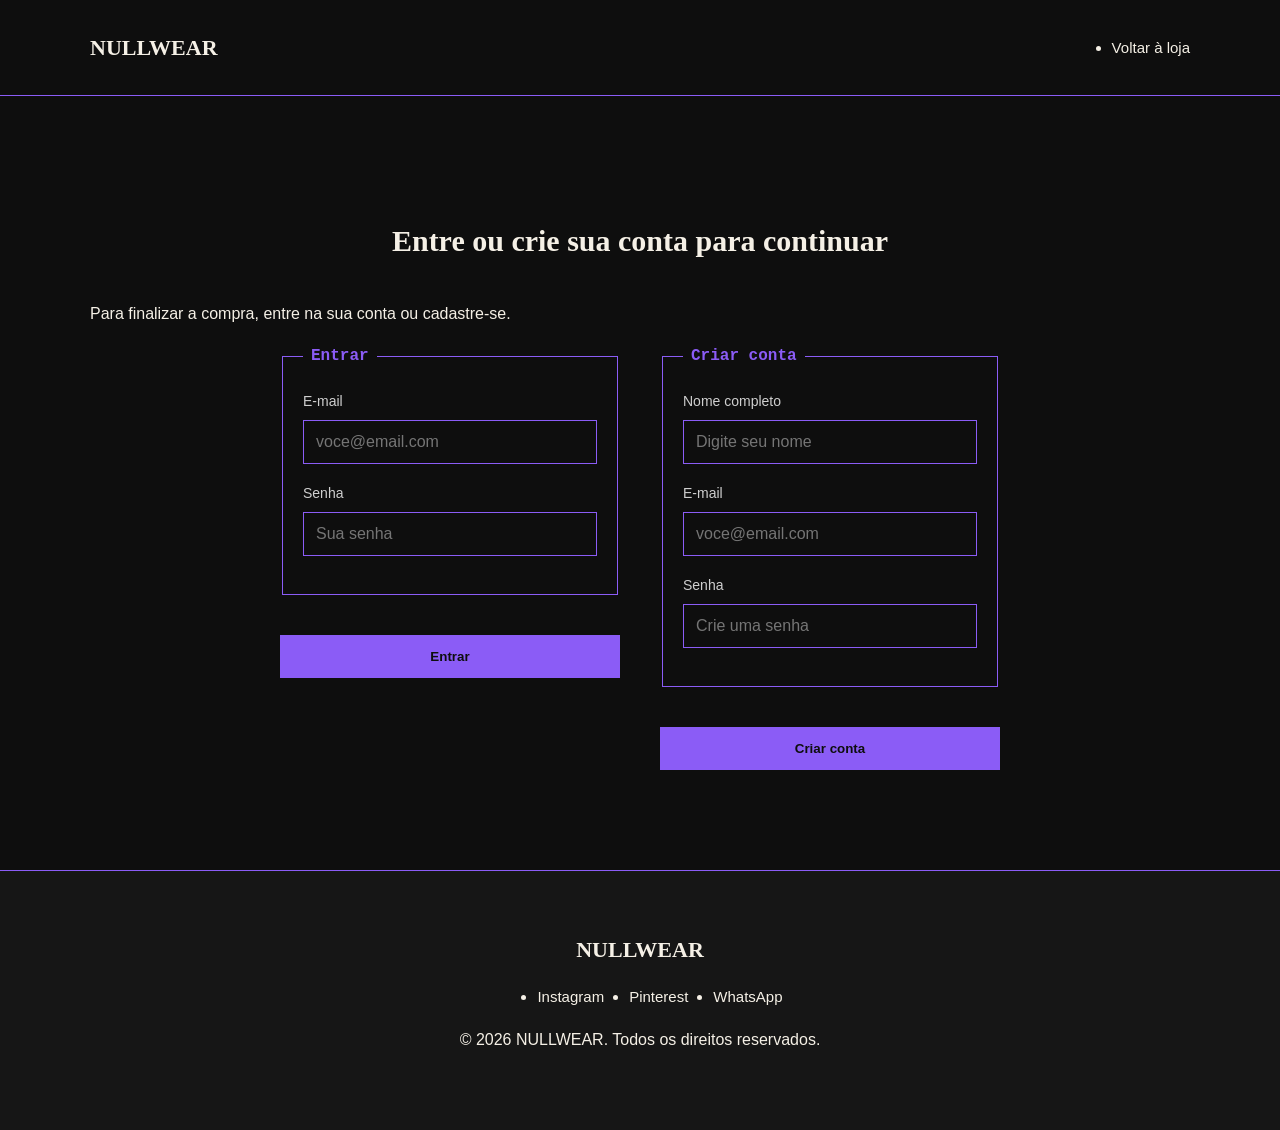
==== conta.html @ 2daad797 "Cria o site NULLWEAR completo" ====
<!DOCTYPE html>
<html lang="pt-BR">
<head>
  <meta charset="UTF-8">
  <meta name="viewport" content="width=device-width, initial-scale=1.0">
  <title>NULLWEAR</title>
  <link rel="stylesheet" href="css/style.css">
</head>
<body>

  <header class="cabecalho">
    <div class="container cabecalho-linha">
      <a href="index.html" class="logo">NULLWEAR</a>

      <nav>
        <ul class="menu">
          <li><a href="index.html">Voltar à loja</a></li>
        </ul>
      </nav>
    </div>
  </header>

  <main>

    <section class="secao">
      <div class="container">
        <h2>Entre ou crie sua conta para continuar</h2>
        <p>Para finalizar a compra, entre na sua conta ou cadastre-se.</p>

        <div class="contas">

          <form class="formulario" action="#" method="post">
            <fieldset>
              <legend>Entrar</legend>

              <div class="campo">
                <label for="login-email">E-mail</label>
                <input type="email" id="login-email" name="login-email" placeholder="voce@email.com" required>
              </div>

              <div class="campo">
                <label for="login-senha">Senha</label>
                <input type="password" id="login-senha" name="login-senha" placeholder="Sua senha" required>
              </div>
            </fieldset>

            <button type="submit" class="botao">Entrar</button>
          </form>

          <form class="formulario" action="#" method="post">
            <fieldset>
              <legend>Criar conta</legend>

              <div class="campo">
                <label for="cad-nome">Nome completo</label>
                <input type="text" id="cad-nome" name="cad-nome" placeholder="Digite seu nome" required>
              </div>

              <div class="campo">
                <label for="cad-email">E-mail</label>
                <input type="email" id="cad-email" name="cad-email" placeholder="voce@email.com" required>
              </div>

              <div class="campo">
                <label for="cad-senha">Senha</label>
                <input type="password" id="cad-senha" name="cad-senha" placeholder="Crie uma senha" required>
              </div>
            </fieldset>

            <button type="submit" class="botao">Criar conta</button>
          </form>

        </div>
      </div>
    </section>

  </main>

  <footer class="rodape">
    <div class="container">
      <p class="logo">NULLWEAR</p>
      <nav>
        <ul class="menu">
          <li><a href="#" target="_blank" rel="noopener">Instagram</a></li>
          <li><a href="#" target="_blank" rel="noopener">Pinterest</a></li>
          <li><a href="#" target="_blank" rel="noopener">WhatsApp</a></li>
        </ul>
      </nav>
      <p>&copy; 2026 NULLWEAR. Todos os direitos reservados.</p>
    </div>
  </footer>

</body>
</html>
---- css/style.css ----
/* NULLWEAR - folha de estilo
   Cores: preto (#0e0e0e) + roxo (#8b5cf6), inspiradas nas estampas
   de código das peças da coleção ES/TADS. */

body {
  background-color: #0e0e0e;
  color: #f5f0e6;
  font-family: Arial, Helvetica, sans-serif;
  font-size: 16px;
  line-height: 1.7;
  margin: 0;
  padding: 0;
}

h1, h2, h3 {
  font-family: Georgia, "Times New Roman", serif;
  line-height: 1.3;
}

a {
  color: #f5f0e6;
}

code {
  font-family: "Courier New", monospace;
  color: #8b5cf6;
}

.container {
  width: 90%;
  max-width: 1100px;
  margin: 0 auto;
  padding: 20px 0;
}

/* Botões */

.botao {
  display: inline-block;
  background-color: #8b5cf6;
  color: #0e0e0e;
  font-weight: bold;
  text-align: center;
  padding: 14px 30px;
  border: none;
  margin-top: 15px;
}

.botao-pequeno {
  padding: 8px 18px;
  font-size: 14px;
  margin-top: 12px;
}

/* Cabeçalho */

.cabecalho {
  background-color: #0e0e0e;
  border-bottom: 1px solid #8b5cf6;
  position: sticky;
  top: 0;
}

.cabecalho-linha {
  display: flex;
  flex-direction: row;
  flex-wrap: wrap;
  justify-content: space-between;
  align-items: center;
  gap: 15px;
  padding: 18px 0;
}

.logo {
  font-family: Georgia, "Times New Roman", serif;
  font-size: 22px;
  font-weight: bold;
  text-decoration: none;
  margin: 0;
}

.menu {
  display: flex;
  flex-direction: row;
  flex-wrap: wrap;
  gap: 25px;
}

.menu li a {
  text-decoration: none;
  font-size: 15px;
}

/* Hero */

.hero {
  background-color: #161616;
  border-bottom: 1px solid #8b5cf6;
  text-align: center;
  padding: 90px 0;
}

.hero .container {
  max-width: 700px;
}

.hero h1 {
  font-size: 42px;
  margin: 15px 0;
}

.hero p {
  color: #cfcfcf;
}

.destaque {
  font-family: "Courier New", monospace;
  color: #8b5cf6;
  font-weight: bold;
  font-size: 14px;
}

/* Seções gerais */

.secao {
  padding: 80px 0;
}

.secao h2 {
  font-size: 30px;
  text-align: center;
  margin-bottom: 40px;
}

.secao-escura {
  background-color: #161616;
}

/* Coleção de produtos */

.lista-produtos {
  display: flex;
  flex-direction: row;
  flex-wrap: wrap;
  justify-content: center;
  gap: 30px;
}

.produto {
  background-color: #1c1a1f;
  border: 1px solid #8b5cf6;
  width: 280px;
  padding: 0 0 25px;
  text-align: center;
}

.foto-produto {
  width: 100%;
  display: block;
  margin-bottom: 20px;
}

.produto h3 {
  font-size: 18px;
  margin: 0 20px 10px;
}

.produto p {
  color: #cfcfcf;
  font-size: 14px;
  margin: 0 20px 10px;
}

.preco {
  font-family: "Courier New", monospace;
  color: #8b5cf6;
  font-weight: bold;
  font-size: 18px;
}

/* Sobre */

.sobre {
  display: flex;
  flex-direction: row;
  flex-wrap: wrap;
  align-items: center;
  gap: 50px;
}

.sobre-texto {
  flex-grow: 2;
}

.sobre-texto p {
  color: #cfcfcf;
}

.sobre-selo {
  flex-grow: 1;
  border: 2px dashed #8b5cf6;
  text-align: center;
  padding: 40px 20px;
}

.sobre-selo p {
  font-family: "Courier New", monospace;
  color: #cfcfcf;
  margin: 0;
}

.sobre-selo strong {
  font-family: Georgia, "Times New Roman", serif;
  display: block;
  font-size: 26px;
  color: #8b5cf6;
  margin-top: 8px;
}

/* Minha conta (entrar / criar conta) */

.contas {
  display: flex;
  flex-direction: row;
  flex-wrap: wrap;
  justify-content: center;
  gap: 40px;
}

.contas .formulario {
  flex-grow: 1;
  max-width: 340px;
  margin: 0;
}

/* Formulário de contato */

.formulario {
  display: flex;
  flex-direction: column;
  gap: 25px;
  max-width: 600px;
  margin: 40px auto 0;
}

.formulario fieldset {
  border: 1px solid #8b5cf6;
  padding: 20px;
}

.formulario legend {
  font-family: "Courier New", monospace;
  color: #8b5cf6;
  font-weight: bold;
  padding: 0 8px;
}

.linha-campos {
  display: flex;
  flex-direction: row;
  flex-wrap: wrap;
  gap: 20px;
}

.linha-campos .campo {
  flex-grow: 1;
}

.campo {
  display: flex;
  flex-direction: column;
  margin-bottom: 18px;
}

.campo label {
  margin-bottom: 6px;
  font-size: 14px;
  color: #cfcfcf;
}

.campo input,
.campo select,
.campo textarea {
  background-color: #0e0e0e;
  color: #f5f0e6;
  border: 1px solid #8b5cf6;
  padding: 12px;
  font-family: Arial, Helvetica, sans-serif;
  font-size: 16px;
}

.campo-checkbox {
  display: flex;
  flex-direction: row;
  align-items: center;
  gap: 10px;
}

.campo-checkbox label {
  font-size: 14px;
  color: #cfcfcf;
}

/* Rodapé */

.rodape {
  background-color: #161616;
  border-top: 1px solid #8b5cf6;
  text-align: center;
  padding: 40px 0;
}

.rodape .menu {
  justify-content: center;
  margin: 15px 0;
}
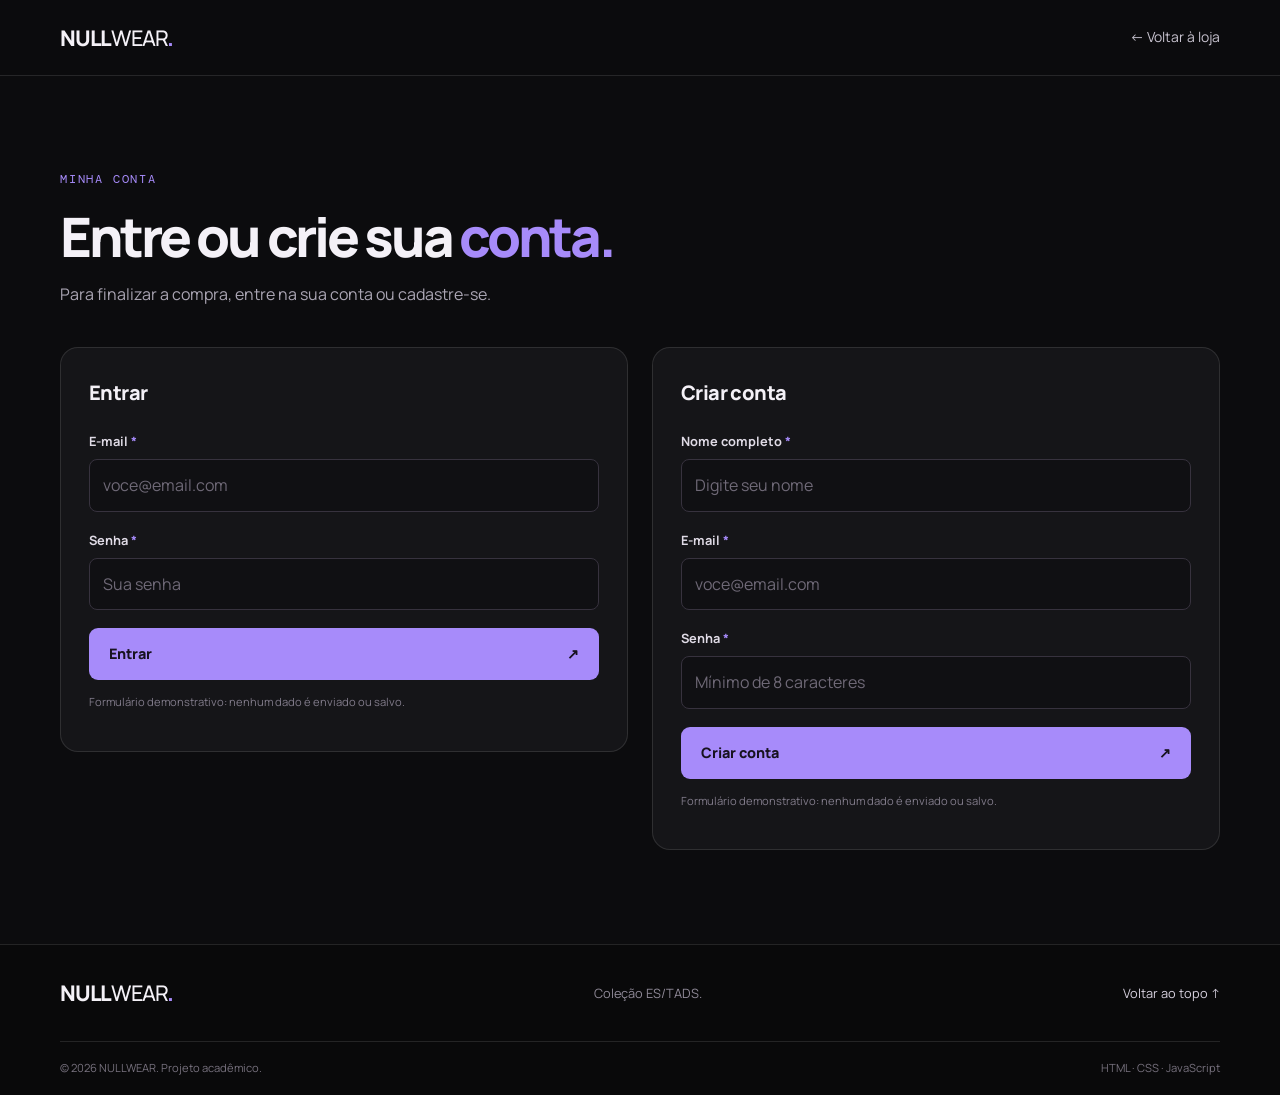
==== commit 7df04991: "Update conta.html" ====
--- a/conta.html
+++ b/conta.html
@@ -3,92 +3,99 @@
 <head>
   <meta charset="UTF-8">
   <meta name="viewport" content="width=device-width, initial-scale=1.0">
-  <title>NULLWEAR</title>
+  <meta name="description" content="Entre ou crie sua conta NULLWEAR.">
+  <title>Entrar | NULLWEAR</title>
   <link rel="stylesheet" href="css/style.css">
+  <script src="js/script.js" defer></script>
 </head>
 <body>
+  <a class="pular-conteudo" href="#conteudo">Pular para o conteúdo</a>
 
   <header class="cabecalho">
     <div class="container cabecalho-linha">
-      <a href="index.html" class="logo">NULLWEAR</a>
-
-      <nav>
-        <ul class="menu">
-          <li><a href="index.html">Voltar à loja</a></li>
-        </ul>
+      <a class="logo" href="index.html" aria-label="NULLWEAR — página inicial">NULL<span>WEAR</span><i>.</i></a>
+      <nav class="nav-principal nav-simples" aria-label="Navegação principal">
+        <a href="index.html">← Voltar à loja</a>
       </nav>
     </div>
   </header>
 
-  <main>
-
+  <main id="conteudo">
     <section class="secao">
       <div class="container">
-        <h2>Entre ou crie sua conta para continuar</h2>
-        <p>Para finalizar a compra, entre na sua conta ou cadastre-se.</p>
+        <div class="cabecalho-conta">
+          <p class="eyebrow">MINHA CONTA</p>
+          <h1 class="titulo-conta">Entre ou crie sua <span>conta.</span></h1>
+          <p class="texto-suave">Para finalizar a compra, entre na sua conta ou cadastre-se.</p>
+        </div>
 
         <div class="contas">
-
-          <form class="formulario" action="#" method="post">
+          <form id="form-login" class="formulario" novalidate>
             <fieldset>
               <legend>Entrar</legend>
 
               <div class="campo">
-                <label for="login-email">E-mail</label>
-                <input type="email" id="login-email" name="login-email" placeholder="voce@email.com" required>
+                <label for="login-email">E-mail <span>*</span></label>
+                <input type="email" id="login-email" name="login-email" placeholder="voce@email.com" autocomplete="email" required>
+                <small class="erro-campo" id="erro-login-email"></small>
               </div>
 
               <div class="campo">
-                <label for="login-senha">Senha</label>
-                <input type="password" id="login-senha" name="login-senha" placeholder="Sua senha" required>
+                <label for="login-senha">Senha <span>*</span></label>
+                <input type="password" id="login-senha" name="login-senha" placeholder="Sua senha" autocomplete="current-password" required>
+                <small class="erro-campo" id="erro-login-senha"></small>
               </div>
             </fieldset>
 
-            <button type="submit" class="botao">Entrar</button>
+            <button type="submit" class="botao botao-principal botao-largo">Entrar <span aria-hidden="true">↗</span></button>
+            <p class="nota-formulario">Formulário demonstrativo: nenhum dado é enviado ou salvo.</p>
+            <div class="status-formulario" role="status" aria-live="polite"></div>
           </form>
 
-          <form class="formulario" action="#" method="post">
+          <form id="form-cadastro" class="formulario" novalidate>
             <fieldset>
               <legend>Criar conta</legend>
 
               <div class="campo">
-                <label for="cad-nome">Nome completo</label>
-                <input type="text" id="cad-nome" name="cad-nome" placeholder="Digite seu nome" required>
+                <label for="cad-nome">Nome completo <span>*</span></label>
+                <input type="text" id="cad-nome" name="cad-nome" placeholder="Digite seu nome" autocomplete="name" required minlength="3">
+                <small class="erro-campo" id="erro-cad-nome"></small>
               </div>
 
               <div class="campo">
-                <label for="cad-email">E-mail</label>
-                <input type="email" id="cad-email" name="cad-email" placeholder="voce@email.com" required>
+                <label for="cad-email">E-mail <span>*</span></label>
+                <input type="email" id="cad-email" name="cad-email" placeholder="voce@email.com" autocomplete="email" required>
+                <small class="erro-campo" id="erro-cad-email"></small>
               </div>
 
               <div class="campo">
-                <label for="cad-senha">Senha</label>
-                <input type="password" id="cad-senha" name="cad-senha" placeholder="Crie uma senha" required>
+                <label for="cad-senha">Senha <span>*</span></label>
+                <input type="password" id="cad-senha" name="cad-senha" placeholder="Mínimo de 8 caracteres" autocomplete="new-password" required minlength="8">
+                <small class="erro-campo" id="erro-cad-senha"></small>
               </div>
             </fieldset>
 
-            <button type="submit" class="botao">Criar conta</button>
+            <button type="submit" class="botao botao-principal botao-largo">Criar conta <span aria-hidden="true">↗</span></button>
+            <p class="nota-formulario">Formulário demonstrativo: nenhum dado é enviado ou salvo.</p>
+            <div class="status-formulario" role="status" aria-live="polite"></div>
           </form>
-
         </div>
       </div>
     </section>
-
   </main>
 
   <footer class="rodape">
-    <div class="container">
-      <p class="logo">NULLWEAR</p>
-      <nav>
-        <ul class="menu">
-          <li><a href="#" target="_blank" rel="noopener">Instagram</a></li>
-          <li><a href="#" target="_blank" rel="noopener">Pinterest</a></li>
-          <li><a href="#" target="_blank" rel="noopener">WhatsApp</a></li>
-        </ul>
-      </nav>
-      <p>&copy; 2026 NULLWEAR. Todos os direitos reservados.</p>
+    <div class="container rodape-topo">
+      <a class="logo" href="index.html">NULL<span>WEAR</span><i>.</i></a>
+      <p>Coleção ES/TADS.</p>
+      <a href="#conteudo" class="voltar-topo">Voltar ao topo ↑</a>
+    </div>
+    <div class="container rodape-base">
+      <span>© 2026 NULLWEAR. Projeto acadêmico.</span>
+      <span>HTML · CSS · JavaScript</span>
     </div>
   </footer>
 
+  <div class="toast" id="toast" role="status" aria-live="polite"></div>
 </body>
 </html>
--- a/css/style.css
+++ b/css/style.css
@@ -1,316 +1,187 @@
-/* NULLWEAR - folha de estilo
-   Cores: preto (#0e0e0e) + roxo (#8b5cf6), inspiradas nas estampas
-   de código das peças da coleção ES/TADS. */
+@import url('https://fonts.googleapis.com/css2?family=DM+Mono:wght@400;500&family=Manrope:wght@400;500;600;700;800&display=swap');
 
-body {
-  background-color: #0e0e0e;
-  color: #f5f0e6;
-  font-family: Arial, Helvetica, sans-serif;
-  font-size: 16px;
-  line-height: 1.7;
-  margin: 0;
-  padding: 0;
+:root{--bg:#0c0c0e;--surface:#151518;--surface-2:#1c1b20;--text:#f4f1f7;--muted:#aaa5b3;--accent:#a78bfa;--accent-strong:#8b5cf6;--border:rgba(255,255,255,.11);--radius:18px;--max:1160px}
+*{box-sizing:border-box}
+html{scroll-behavior:smooth;scroll-padding-top:90px}
+body{margin:0;background:var(--bg);color:var(--text);font-family:'Manrope',Arial,sans-serif;line-height:1.65;-webkit-font-smoothing:antialiased}
+img{display:block;max-width:100%}
+a{color:inherit;text-decoration:none}
+button,input,select,textarea{font:inherit}
+button,a,input,select,textarea{-webkit-tap-highlight-color:transparent}
+button{cursor:pointer}
+:focus-visible{outline:3px solid var(--accent);outline-offset:4px}
+::selection{background:var(--accent-strong);color:#fff}
+.container{width:min(var(--max),calc(100% - 48px));margin-inline:auto}
+.sr-only{position:absolute;width:1px;height:1px;padding:0;margin:-1px;overflow:hidden;clip:rect(0,0,0,0);white-space:nowrap;border:0}
+.pular-conteudo{position:absolute;top:-60px;left:16px;z-index:1000;background:var(--accent);color:#111;padding:10px 16px;border-radius:8px}
+.pular-conteudo:focus{top:12px}
+.cabecalho{height:76px;position:sticky;top:0;z-index:100;background:rgba(12,12,14,.88);backdrop-filter:blur(16px);border-bottom:1px solid var(--border)}
+.cabecalho-linha{height:100%;display:flex;align-items:center;justify-content:space-between;gap:26px}
+.logo{font-weight:800;letter-spacing:-1.2px;font-size:1.35rem;white-space:nowrap}.logo span{font-weight:500}.logo i{color:var(--accent);font-style:normal}
+.nav-principal{display:flex;align-items:center;gap:32px;margin-left:auto}
+.nav-principal a,.sacola-link{font-size:.87rem;color:#c9c4d0;transition:color .2s}
+.nav-principal a:hover,.nav-principal a:focus-visible,.sacola-link:hover{color:var(--accent)}
+.sacola-link{display:flex;align-items:center;gap:9px;color:var(--text)}
+.contador-sacola{display:grid;place-items:center;min-width:24px;height:24px;padding:0 6px;background:var(--accent);color:#17121f;border-radius:50px;font-size:.75rem;font-weight:800}
+.menu-toggle{display:none;background:none;border:0;color:var(--text);padding:8px}
+.hero{position:relative;min-height:590px;display:flex;align-items:center;overflow:hidden;border-bottom:1px solid var(--border);background:radial-gradient(ellipse at 77% 48%,rgba(139,92,246,.18),transparent 36%),linear-gradient(115deg,#0c0c0e 30%,#121017)}
+.hero-grid{position:absolute;inset:0;background-image:linear-gradient(rgba(255,255,255,.035) 1px,transparent 1px),linear-gradient(90deg,rgba(255,255,255,.035) 1px,transparent 1px);background-size:58px 58px;mask-image:linear-gradient(90deg,transparent,#000 65%);pointer-events:none}
+.hero-conteudo{position:relative;z-index:1;padding-block:95px}
+.eyebrow{font-family:'DM Mono',monospace;font-size:.72rem;letter-spacing:1.8px;color:var(--accent);margin:0 0 18px}
+.ponto{display:inline-block;width:7px;height:7px;border-radius:50%;background:var(--accent);margin-right:9px;box-shadow:0 0 14px var(--accent)}
+h1,h2,h3,p{margin-top:0}
+h1{font-size:clamp(3.2rem,7vw,6.3rem);line-height:.99;letter-spacing:-.075em;max-width:760px;margin-bottom:26px;font-weight:800}
+h1 span,h2 span{color:var(--accent)}
+.hero-descricao{max-width:520px;color:#b9b4c0;font-size:1.05rem;line-height:1.8;margin-bottom:32px}
+.hero-acoes{display:flex;align-items:center;gap:26px;flex-wrap:wrap}
+.botao{display:inline-flex;align-items:center;justify-content:center;gap:16px;border:1px solid transparent;border-radius:9px;padding:13px 19px;font-weight:800;font-size:.9rem;transition:transform .2s,background .2s,border-color .2s}
+.botao:hover{transform:translateY(-2px)}
+.botao-principal{background:var(--accent);color:#17121f}
+.botao-principal:hover{background:#c4b5fd}
+.link-secundario{font-size:.9rem;color:#ded9e6;border-bottom:1px solid #6f6878;padding:7px 0}
+.link-secundario:hover{color:var(--accent);border-color:var(--accent)}
+.hero-nota{margin:42px 0 0;color:#817b8a;font-family:'DM Mono',monospace;font-size:.75rem}
+.hero-nota span{color:var(--accent);margin-right:8px}
+.hero-etiqueta{position:absolute;right:max(24px,calc((100vw - var(--max))/2));bottom:50px;color:#6c6576;font: .65rem/1.9 'DM Mono',monospace;letter-spacing:1.5px;text-align:right}
+.secao{padding:94px 0}
+.cabecalho-secao{display:flex;align-items:end;justify-content:space-between;gap:28px;margin-bottom:28px}
+h2{font-size:clamp(2rem,4vw,3.2rem);letter-spacing:-.06em;line-height:1.15;margin-bottom:12px}
+.texto-suave{color:var(--muted);max-width:580px;margin-bottom:0}
+.busca-produtos{display:flex;align-items:center;gap:10px;min-width:240px;background:var(--surface);border:1px solid var(--border);border-radius:10px;padding:0 13px;color:var(--muted)}
+.busca-produtos>span{font-size:1.5rem}
+.busca-produtos input{min-width:0;width:100%;padding:13px 0;border:0;background:transparent;color:var(--text);outline:none}
+.busca-produtos:focus-within{border-color:var(--accent)}
+.filtros{display:flex;gap:9px;flex-wrap:wrap;margin-bottom:14px}
+.filtro{background:transparent;color:#b6b0bf;border:1px solid var(--border);border-radius:999px;padding:8px 14px;font-size:.8rem;transition:all .2s}
+.filtro:hover,.filtro.ativo{background:var(--accent);border-color:var(--accent);color:#191321}
+.resultado-busca{font-size:.76rem;color:#898392;margin:0 0 22px}
+.lista-produtos{display:grid;grid-template-columns:repeat(4,minmax(0,1fr));gap:18px}
+.produto{min-width:0;background:var(--surface);border:1px solid var(--border);border-radius:var(--radius);overflow:hidden;transition:transform .25s,border-color .25s;display:flex;flex-direction:column}
+.produto:hover{transform:translateY(-5px);border-color:rgba(167,139,250,.55)}
+.produto[hidden]{display:none}
+.produto-imagem{position:relative;aspect-ratio:4/4.2;background:#211e27;overflow:hidden}
+.produto-imagem img{width:100%;height:100%;object-fit:cover;transition:transform .45s}
+.produto:hover .produto-imagem img{transform:scale(1.04)}
+.tag-produto{position:absolute;top:12px;left:12px;background:var(--accent);color:#191321;padding:5px 8px;border-radius:4px;font: .61rem 'DM Mono',monospace;letter-spacing:.6px}
+.produto-info{padding:17px;display:flex;flex-direction:column;flex:1}
+.produto-categoria{font: .64rem 'DM Mono',monospace;color:#8d849b;letter-spacing:1px;margin-bottom:8px}
+.produto h3{font-size:1rem;margin-bottom:7px;letter-spacing:-.4px}
+.descricao-produto{font-size:.78rem;color:var(--muted);line-height:1.65;margin-bottom:18px;min-height:52px}
+.produto-rodape{display:flex;align-items:center;justify-content:space-between;gap:10px;margin-top:auto}
+.preco{font:500 1rem 'DM Mono',monospace;color:#f4f1f7}
+.botao-adicionar{width:37px;height:37px;border-radius:10px;border:1px solid #5d4b82;background:transparent;color:var(--accent);font-size:1.4rem;line-height:1;transition:all .2s}
+.botao-adicionar:hover{background:var(--accent);color:#17121f}
+.sem-resultados{padding:45px 20px;text-align:center;border:1px dashed var(--border);border-radius:var(--radius);color:var(--muted)}
+.sem-resultados h3{color:var(--text);margin-bottom:5px}
+.botao-contorno{border-color:var(--border);background:transparent;color:var(--text);margin-top:10px}
+.aviso-sacola{min-height:25px;color:var(--accent);font-size:.84rem;margin-top:14px}
+.secao-sobre{background:#141217;border-block:1px solid var(--border)}
+.sobre-grid{display:grid;grid-template-columns:.9fr 1.1fr;gap:90px;align-items:center}
+.simbolo-null{display:grid;place-items:center;width:110px;height:100px;border:1px solid #5d4b82;border-radius:20px;color:var(--accent);font:3rem 'DM Mono',monospace;margin-bottom:30px;background:rgba(139,92,246,.07)}
+.sobre-marca h2{max-width:390px}
+.sobre-texto{color:#b9b4c0}
+.sobre-texto p{margin-bottom:18px}
+.sobre-texto strong{color:var(--text)}
+.sobre-texto code{color:var(--accent);font-family:'DM Mono',monospace}
+.lista-beneficios{list-style:none;padding:0;margin:28px 0 0}
+.lista-beneficios li{display:flex;gap:16px;align-items:center;padding:13px 0;border-bottom:1px solid var(--border);font-size:.88rem;color:#e4dfea}
+.lista-beneficios li span{font: .72rem 'DM Mono',monospace;color:var(--accent)}
+.contato-grid{display:grid;grid-template-columns:.8fr 1.2fr;gap:90px;align-items:start}
+.contato-grid h2{max-width:420px;margin-bottom:18px}
+.contato-detalhe{margin-top:35px;color:#c4bdcf;font-size:.88rem}
+.contato-detalhe span{color:var(--accent);margin-right:8px}
+.formulario{padding:28px;background:var(--surface);border:1px solid var(--border);border-radius:var(--radius)}
+.campo{display:flex;flex-direction:column;gap:7px;margin-bottom:18px;flex:1;min-width:0}
+.campo label{font-size:.8rem;color:#e0dbe6;font-weight:700}
+.campo label span{color:var(--accent)}
+.campo input,.campo select,.campo textarea{width:100%;border:1px solid #37323e;border-radius:8px;background:#101013;color:var(--text);padding:12px 13px;outline:none;transition:border-color .2s}
+.campo input::placeholder,.campo textarea::placeholder{color:#6f6977}
+.campo select{color:#d5cfdd}
+.campo input:focus,.campo select:focus,.campo textarea:focus{border-color:var(--accent)}
+.campo input.invalido,.campo select.invalido,.campo textarea.invalido{border-color:#fb7185}
+.campo textarea{resize:vertical;min-height:110px}
+.linha-campos{display:flex;gap:14px}
+.erro-campo{font-size:.72rem;color:#fda4af;min-height:0}
+.campo-checkbox{display:flex;gap:10px;align-items:flex-start;color:var(--muted);font-size:.8rem;margin:5px 0 20px;cursor:pointer}
+.campo-checkbox input{accent-color:var(--accent-strong);margin-top:5px;width:16px;height:16px}
+.botao-largo{width:100%;justify-content:space-between}
+.nota-formulario{font-size:.7rem;color:#817b8a;line-height:1.6;margin:13px 0 0}
+.status-formulario{font-size:.82rem;margin-top:12px;color:var(--accent)}
+.rodape{border-top:1px solid var(--border);background:#09090a}
+.rodape-topo{display:flex;align-items:center;justify-content:space-between;gap:20px;padding-block:30px}
+.rodape-topo p{color:#8f8997;font-size:.8rem;margin:0}
+.voltar-topo{font-size:.8rem;color:#d5cfdd}
+.voltar-topo:hover{color:var(--accent)}
+.rodape-base{display:flex;justify-content:space-between;gap:20px;padding-block:17px;border-top:1px solid var(--border);color:#77717e;font-size:.7rem}
+.toast{position:fixed;right:22px;bottom:22px;z-index:200;max-width:min(360px,calc(100% - 44px));padding:13px 17px;background:#e9ddff;color:#1c1428;border-radius:10px;box-shadow:0 12px 35px #0006;font-size:.86rem;font-weight:700;opacity:0;transform:translateY(12px);pointer-events:none;transition:opacity .2s,transform .2s}
+.toast.visivel{opacity:1;transform:translateY(0)}
+@media(max-width:1000px){.lista-produtos{grid-template-columns:repeat(3,minmax(0,1fr))}.sobre-grid,.contato-grid{gap:45px}}
+@media(max-width:760px){.container{width:min(var(--max),calc(100% - 32px))}.cabecalho{height:68px}.menu-toggle{display:flex;flex-direction:column;gap:5px;margin-left:auto}.menu-toggle span{width:22px;height:2px;background:var(--text);display:block}.nav-principal{display:none;position:absolute;top:67px;left:0;right:0;padding:18px 24px 22px;background:#101012;border-bottom:1px solid var(--border);flex-direction:column;align-items:stretch;gap:0}.nav-principal.aberto{display:flex}.nav-principal a{padding:12px 0;border-bottom:1px solid var(--border)}.nav-principal a:last-child{border-bottom:0}.sacola-link{font-size:.8rem}.hero{min-height:540px}.hero-conteudo{padding-block:80px}.hero-etiqueta{bottom:20px;font-size:.56rem}.secao{padding:70px 0}.cabecalho-secao{align-items:stretch;flex-direction:column}.busca-produtos{width:100%}.lista-produtos{grid-template-columns:repeat(2,minmax(0,1fr));gap:12px}.produto-info{padding:13px}.produto h3{font-size:.9rem}.descricao-produto{font-size:.73rem;min-height:64px}.preco{font-size:.86rem}.sobre-grid,.contato-grid{grid-template-columns:1fr;gap:35px}.simbolo-null{width:82px;height:76px;font-size:2.3rem;margin-bottom:22px}.formulario{padding:20px}.rodape-topo{flex-wrap:wrap}.rodape-topo p{order:3;width:100%}}
+@media(max-width:420px){.lista-produtos{grid-template-columns:1fr}.produto-imagem{aspect-ratio:1.25}.descricao-produto{min-height:0}.linha-campos{flex-direction:column;gap:0}.hero-acoes{align-items:flex-start;flex-direction:column;gap:15px}.hero-nota{margin-top:30px}.rodape-base{flex-direction:column;gap:5px}}
+@media(prefers-reduced-motion:reduce){*,*::before,*::after{scroll-behavior:auto!important;transition:none!important;animation:none!important}}
+
+.nav-simples a {
+  font-size: .87rem;
+  color: #c9c4d0;
+  transition: color .2s;
 }
 
-h1, h2, h3 {
-  font-family: Georgia, "Times New Roman", serif;
-  line-height: 1.3;
+.nav-simples a:hover,
+.nav-simples a:focus-visible {
+  color: var(--accent);
 }
 
-a {
-  color: #f5f0e6;
-}
 
-code {
-  font-family: "Courier New", monospace;
-  color: #8b5cf6;
-}
-
-.container {
-  width: 90%;
-  max-width: 1100px;
-  margin: 0 auto;
-  padding: 20px 0;
-}
-
-/* Botões */
-
-.botao {
-  display: inline-block;
-  background-color: #8b5cf6;
-  color: #0e0e0e;
-  font-weight: bold;
-  text-align: center;
-  padding: 14px 30px;
-  border: none;
-  margin-top: 15px;
-}
-
-.botao-pequeno {
-  padding: 8px 18px;
-  font-size: 14px;
-  margin-top: 12px;
-}
-
-/* Cabeçalho */
-
-.cabecalho {
-  background-color: #0e0e0e;
-  border-bottom: 1px solid #8b5cf6;
-  position: sticky;
-  top: 0;
-}
-
-.cabecalho-linha {
-  display: flex;
-  flex-direction: row;
-  flex-wrap: wrap;
-  justify-content: space-between;
-  align-items: center;
-  gap: 15px;
-  padding: 18px 0;
-}
-
-.logo {
-  font-family: Georgia, "Times New Roman", serif;
-  font-size: 22px;
-  font-weight: bold;
-  text-decoration: none;
-  margin: 0;
-}
-
-.menu {
-  display: flex;
-  flex-direction: row;
-  flex-wrap: wrap;
-  gap: 25px;
-}
-
-.menu li a {
-  text-decoration: none;
-  font-size: 15px;
-}
-
-/* Hero */
-
-.hero {
-  background-color: #161616;
-  border-bottom: 1px solid #8b5cf6;
-  text-align: center;
-  padding: 90px 0;
-}
-
-.hero .container {
-  max-width: 700px;
-}
-
-.hero h1 {
-  font-size: 42px;
-  margin: 15px 0;
-}
-
-.hero p {
-  color: #cfcfcf;
-}
-
-.destaque {
-  font-family: "Courier New", monospace;
-  color: #8b5cf6;
-  font-weight: bold;
-  font-size: 14px;
-}
-
-/* Seções gerais */
-
-.secao {
-  padding: 80px 0;
-}
-
-.secao h2 {
-  font-size: 30px;
-  text-align: center;
+.cabecalho-conta {
   margin-bottom: 40px;
 }
 
-.secao-escura {
-  background-color: #161616;
+.titulo-conta {
+  font-size: clamp(2rem, 5vw, 3.4rem);
+  line-height: 1.1;
+  letter-spacing: -.06em;
+  margin-bottom: 14px;
 }
 
-/* Coleção de produtos */
 
-.lista-produtos {
-  display: flex;
-  flex-direction: row;
-  flex-wrap: wrap;
-  justify-content: center;
-  gap: 30px;
+.contas {
+  display: grid;
+  grid-template-columns: repeat(2, minmax(0, 1fr));
+  gap: 24px;
+  align-items: start;
 }
 
-.produto {
-  background-color: #1c1a1f;
-  border: 1px solid #8b5cf6;
-  width: 280px;
-  padding: 0 0 25px;
-  text-align: center;
-}
-
-.foto-produto {
-  width: 100%;
-  display: block;
-  margin-bottom: 20px;
-}
-
-.produto h3 {
-  font-size: 18px;
-  margin: 0 20px 10px;
-}
-
-.produto p {
-  color: #cfcfcf;
-  font-size: 14px;
-  margin: 0 20px 10px;
-}
-
-.preco {
-  font-family: "Courier New", monospace;
-  color: #8b5cf6;
-  font-weight: bold;
-  font-size: 18px;
-}
-
-/* Sobre */
-
-.sobre {
-  display: flex;
-  flex-direction: row;
-  flex-wrap: wrap;
-  align-items: center;
-  gap: 50px;
-}
-
-.sobre-texto {
-  flex-grow: 2;
-}
-
-.sobre-texto p {
-  color: #cfcfcf;
-}
-
-.sobre-selo {
-  flex-grow: 1;
-  border: 2px dashed #8b5cf6;
-  text-align: center;
-  padding: 40px 20px;
-}
-
-.sobre-selo p {
-  font-family: "Courier New", monospace;
-  color: #cfcfcf;
-  margin: 0;
-}
-
-.sobre-selo strong {
-  font-family: Georgia, "Times New Roman", serif;
-  display: block;
-  font-size: 26px;
-  color: #8b5cf6;
-  margin-top: 8px;
-}
-
-/* Minha conta (entrar / criar conta) */
-
-.contas {
-  display: flex;
-  flex-direction: row;
-  flex-wrap: wrap;
-  justify-content: center;
-  gap: 40px;
-}
-
-.contas .formulario {
-  flex-grow: 1;
-  max-width: 340px;
-  margin: 0;
-}
-
-/* Formulário de contato */
-
-.formulario {
-  display: flex;
-  flex-direction: column;
-  gap: 25px;
-  max-width: 600px;
-  margin: 40px auto 0;
-}
 
 .formulario fieldset {
-  border: 1px solid #8b5cf6;
-  padding: 20px;
+  border: 0;
+  margin: 0;
+  padding: 0;
+  min-width: 0;
 }
 
 .formulario legend {
-  font-family: "Courier New", monospace;
-  color: #8b5cf6;
-  font-weight: bold;
-  padding: 0 8px;
+  padding: 0;
+  margin-bottom: 22px;
+  font-size: 1.25rem;
+  font-weight: 800;
+  letter-spacing: -.03em;
 }
 
-.linha-campos {
-  display: flex;
-  flex-direction: row;
-  flex-wrap: wrap;
-  gap: 20px;
+
+.campo input:focus-visible,
+.campo select:focus-visible,
+.campo textarea:focus-visible {
+  box-shadow: 0 0 0 3px rgba(167, 139, 250, .35);
 }
 
-.linha-campos .campo {
-  flex-grow: 1;
+
+.erro-campo:empty {
+  display: none;
 }
 
-.campo {
-  display: flex;
-  flex-direction: column;
-  margin-bottom: 18px;
+
+@media (max-width: 760px) {
+  .contas {
+    grid-template-columns: 1fr;
+  }
 }
-
-.campo label {
-  margin-bottom: 6px;
-  font-size: 14px;
-  color: #cfcfcf;
-}
-
-.campo input,
-.campo select,
-.campo textarea {
-  background-color: #0e0e0e;
-  color: #f5f0e6;
-  border: 1px solid #8b5cf6;
-  padding: 12px;
-  font-family: Arial, Helvetica, sans-serif;
-  font-size: 16px;
-}
-
-.campo-checkbox {
-  display: flex;
-  flex-direction: row;
-  align-items: center;
-  gap: 10px;
-}
-
-.campo-checkbox label {
-  font-size: 14px;
-  color: #cfcfcf;
-}
-
-/* Rodapé */
-
-.rodape {
-  background-color: #161616;
-  border-top: 1px solid #8b5cf6;
-  text-align: center;
-  padding: 40px 0;
-}
-
-.rodape .menu {
-  justify-content: center;
-  margin: 15px 0;
-}
